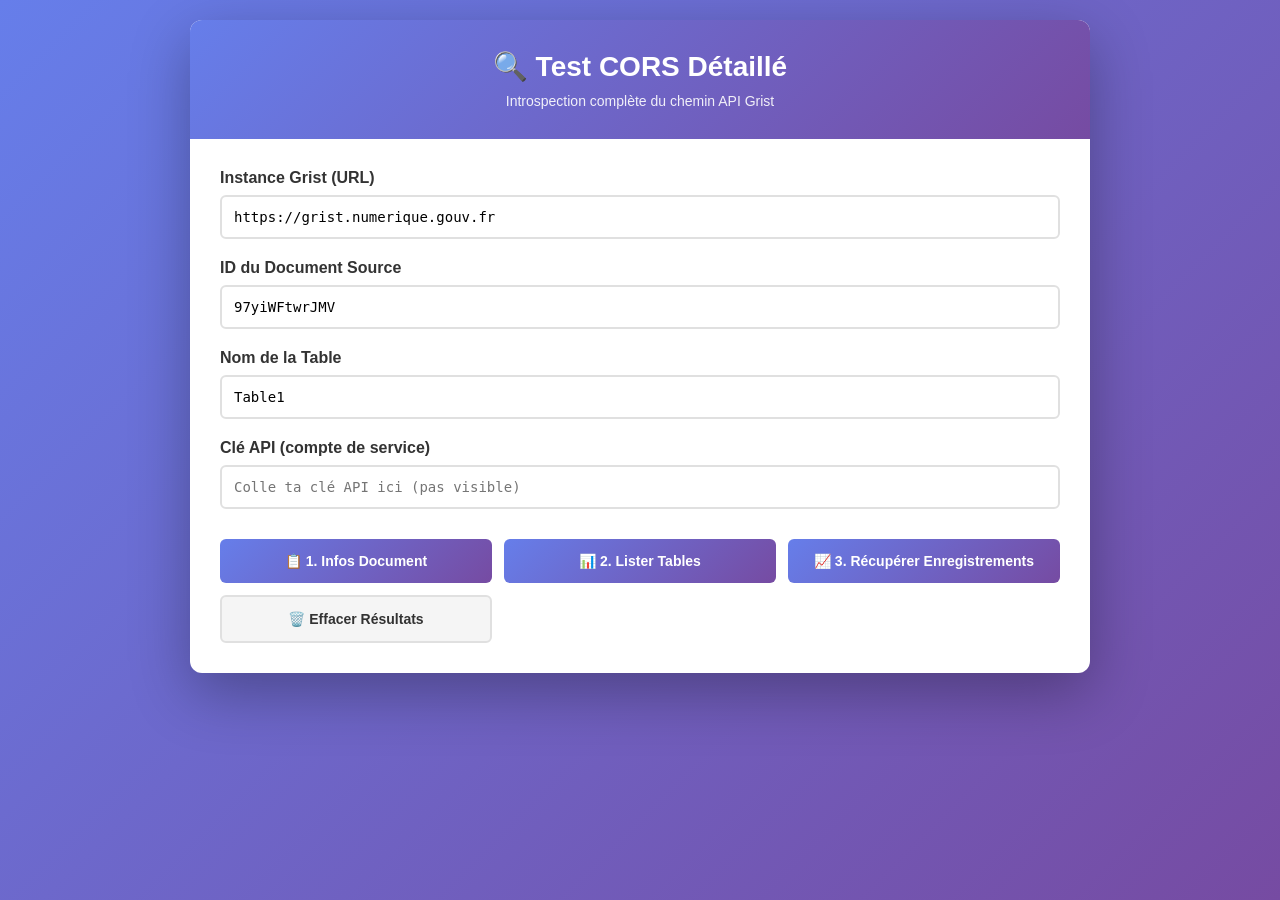
==== test-cors-detailed.html @ ee45c6a8 "Ajout test CORS détaillé avec introspection complète du chemin API" ====
<!DOCTYPE html>
<html lang="fr">
<head>
    <meta charset="UTF-8">
    <meta name="viewport" content="width=device-width, initial-scale=1.0">
    <title>Test CORS Détaillé - Grist Sync</title>
    <style>
        * { margin: 0; padding: 0; box-sizing: border-box; }
        body {
            font-family: 'Segoe UI', Tahoma, Geneva, Verdana, sans-serif;
            background: linear-gradient(135deg, #667eea 0%, #764ba2 100%);
            min-height: 100vh;
            padding: 20px;
        }
        .container {
            max-width: 900px;
            margin: 0 auto;
            background: white;
            border-radius: 12px;
            box-shadow: 0 20px 60px rgba(0,0,0,0.3);
            overflow: hidden;
        }
        .header {
            background: linear-gradient(135deg, #667eea 0%, #764ba2 100%);
            color: white;
            padding: 30px;
            text-align: center;
        }
        .header h1 { margin-bottom: 10px; font-size: 28px; }
        .header p { opacity: 0.9; font-size: 14px; }
        .content {
            padding: 30px;
        }
        .form-group {
            margin-bottom: 20px;
        }
        label {
            display: block;
            font-weight: 600;
            margin-bottom: 8px;
            color: #333;
        }
        input, select {
            width: 100%;
            padding: 12px;
            border: 2px solid #e0e0e0;
            border-radius: 6px;
            font-size: 14px;
            font-family: monospace;
            transition: border-color 0.3s;
        }
        input:focus, select:focus {
            outline: none;
            border-color: #667eea;
            box-shadow: 0 0 0 3px rgba(102, 126, 234, 0.1);
        }
        .button-group {
            display: grid;
            grid-template-columns: repeat(auto-fit, minmax(250px, 1fr));
            gap: 12px;
            margin-top: 30px;
        }
        button {
            padding: 14px 20px;
            border: none;
            border-radius: 6px;
            font-weight: 600;
            cursor: pointer;
            font-size: 14px;
            transition: all 0.3s;
        }
        .btn-primary {
            background: linear-gradient(135deg, #667eea 0%, #764ba2 100%);
            color: white;
        }
        .btn-primary:hover {
            transform: translateY(-2px);
            box-shadow: 0 10px 20px rgba(102, 126, 234, 0.3);
        }
        .btn-secondary {
            background: #f5f5f5;
            color: #333;
            border: 2px solid #e0e0e0;
        }
        .btn-secondary:hover {
            background: #efefef;
        }
        .results {
            margin-top: 30px;
            border-top: 2px solid #e0e0e0;
            padding-top: 30px;
        }
        .test-result {
            margin-bottom: 25px;
            padding: 15px;
            border-left: 4px solid #ddd;
            background: #f9f9f9;
            border-radius: 4px;
        }
        .test-result.success {
            border-left-color: #4caf50;
            background: #f1f8f6;
        }
        .test-result.error {
            border-left-color: #f44336;
            background: #fdf1f1;
        }
        .test-result.warning {
            border-left-color: #ff9800;
            background: #fff8f1;
        }
        .test-result h3 {
            margin-bottom: 10px;
            font-size: 16px;
            color: #333;
        }
        .test-result p {
            margin-bottom: 8px;
            font-size: 13px;
            line-height: 1.6;
            color: #666;
        }
        .test-result code {
            display: block;
            background: white;
            padding: 12px;
            border-radius: 4px;
            overflow-x: auto;
            font-family: 'Courier New', monospace;
            font-size: 12px;
            margin-top: 8px;
            border: 1px solid #e0e0e0;
            white-space: pre-wrap;
            word-wrap: break-word;
        }
        .loading {
            display: inline-block;
            width: 14px;
            height: 14px;
            border: 2px solid #f3f3f3;
            border-top: 2px solid #667eea;
            border-radius: 50%;
            animation: spin 1s linear infinite;
        }
        @keyframes spin {
            0% { transform: rotate(0deg); }
            100% { transform: rotate(360deg); }
        }
        .status-badge {
            display: inline-block;
            padding: 4px 12px;
            border-radius: 20px;
            font-weight: 600;
            font-size: 12px;
            margin-left: 10px;
        }
        .status-ok {
            background: #4caf50;
            color: white;
        }
        .status-error {
            background: #f44336;
            color: white;
        }
        .status-warning {
            background: #ff9800;
            color: white;
        }
        .header-list {
            font-size: 12px;
            color: #666;
        }
        .header-list li {
            margin-left: 20px;
            margin-bottom: 4px;
        }
    </style>
</head>
<body>
    <div class="container">
        <div class="header">
            <h1>🔍 Test CORS Détaillé</h1>
            <p>Introspection complète du chemin API Grist</p>
        </div>
        
        <div class="content">
            <div class="form-group">
                <label>Instance Grist (URL)</label>
                <input type="text" id="instance" value="https://grist.numerique.gouv.fr" placeholder="https://grist.numerique.gouv.fr">
            </div>

            <div class="form-group">
                <label>ID du Document Source</label>
                <input type="text" id="docId" value="97yiWFtwrJMV" placeholder="ex: 97yiWFtwrJMV">
            </div>

            <div class="form-group">
                <label>Nom de la Table</label>
                <input type="text" id="tableName" value="Table1" placeholder="ex: Table1">
            </div>

            <div class="form-group">
                <label>Clé API (compte de service)</label>
                <input type="password" id="apiKey" placeholder="Colle ta clé API ici (pas visible)">
            </div>

            <div class="button-group">
                <button class="btn-primary" onclick="testGetDocInfo()">
                    📋 1. Infos Document
                </button>
                <button class="btn-primary" onclick="testGetTables()">
                    📊 2. Lister Tables
                </button>
                <button class="btn-primary" onclick="testGetTableRecords()">
                    📈 3. Récupérer Enregistrements
                </button>
                <button class="btn-secondary" onclick="clearResults()">
                    🗑️ Effacer Résultats
                </button>
            </div>

            <div class="results" id="results" style="display: none;">
                <h2>📊 Résultats</h2>
                <div id="resultsList"></div>
            </div>
        </div>
    </div>

    <script>
        function addResult(title, status, details) {
            const resultsList = document.getElementById('resultsList');
            const resultsContainer = document.getElementById('results');
            resultsContainer.style.display = 'block';

            const resultDiv = document.createElement('div');
            resultDiv.className = `test-result ${status}`;
            
            let statusBadge = '';
            if (status === 'success') statusBadge = '<span class="status-badge status-ok">✓ Succès</span>';
            else if (status === 'error') statusBadge = '<span class="status-badge status-error">✗ Erreur</span>';
            else if (status === 'warning') statusBadge = '<span class="status-badge status-warning">⚠ Attention</span>';

            resultDiv.innerHTML = `
                <h3>${title}${statusBadge}</h3>
                ${details}
            `;
            resultsList.appendChild(resultDiv);
        }

        function clearResults() {
            const resultsList = document.getElementById('resultsList');
            resultsList.innerHTML = '';
            document.getElementById('results').style.display = 'none';
        }

        async function makeRequest(method, url, apiKey) {
            const fullUrl = apiKey ? `${url}?api_key=${encodeURIComponent(apiKey)}` : url;
            
            let details = `<p><strong>URL complète :</strong></p><code>${fullUrl}</code>`;
            details += `<p style="margin-top: 10px;"><strong>Méthode :</strong> ${method}</p>`;

            try {
                const response = await fetch(fullUrl, {
                    method: method,
                    headers: {
                        'Content-Type': 'application/json',
                    }
                });

                const contentType = response.headers.get('content-type');
                let body = '';
                if (contentType && contentType.includes('application/json')) {
                    body = await response.json();
                } else {
                    body = await response.text();
                }

                details += `<p style="margin-top: 10px;"><strong>Code HTTP :</strong> ${response.status}</p>`;
                details += `<p><strong>Headers CORS :</strong></p><ul class="header-list">`;
                details += `<li>Access-Control-Allow-Origin: ${response.headers.get('access-control-allow-origin') || 'N/A'}</li>`;
                details += `<li>Access-Control-Allow-Headers: ${response.headers.get('access-control-allow-headers') || 'N/A'}</li>`;
                details += `<li>Access-Control-Allow-Methods: ${response.headers.get('access-control-allow-methods') || 'N/A'}</li>`;
                details += `</ul>`;
                
                if (response.ok) {
                    details += `<p style="margin-top: 10px;"><strong>Réponse (body) :</strong></p><code>${JSON.stringify(body, null, 2)}</code>`;
                    addResult(arguments[3], 'success', details);
                    return { success: true, data: body, status: response.status };
                } else {
                    details += `<p style="margin-top: 10px;"><strong>Erreur :</strong></p><code>${typeof body === 'string' ? body : JSON.stringify(body, null, 2)}</code>`;
                    addResult(arguments[3], 'error', details);
                    return { success: false, error: body, status: response.status };
                }
            } catch (err) {
                details += `<p style="margin-top: 10px;"><strong>Exception réseau :</strong></p><code>${err.message}</code>`;
                addResult(arguments[3], 'error', details);
                return { success: false, error: err.message };
            }
        }

        async function testGetDocInfo() {
            const instance = document.getElementById('instance').value;
            const docId = document.getElementById('docId').value;
            const apiKey = document.getElementById('apiKey').value;

            clearResults();
            const url = `${instance}/api/docs/${docId}`;
            await makeRequest('GET', url, apiKey, '📋 Récupérer infos du document');
        }

        async function testGetTables() {
            const instance = document.getElementById('instance').value;
            const docId = document.getElementById('docId').value;
            const apiKey = document.getElementById('apiKey').value;

            clearResults();
            const url = `${instance}/api/docs/${docId}/tables`;
            await makeRequest('GET', url, apiKey, '📊 Lister toutes les tables');
        }

        async function testGetTableRecords() {
            const instance = document.getElementById('instance').value;
            const docId = document.getElementById('docId').value;
            const tableName = document.getElementById('tableName').value;
            const apiKey = document.getElementById('apiKey').value;

            clearResults();
            const url = `${instance}/api/docs/${docId}/tables/${encodeURIComponent(tableName)}/records`;
            await makeRequest('GET', url, apiKey, '📈 Récupérer enregistrements de la table');
        }
    </script>
</body>
</html>
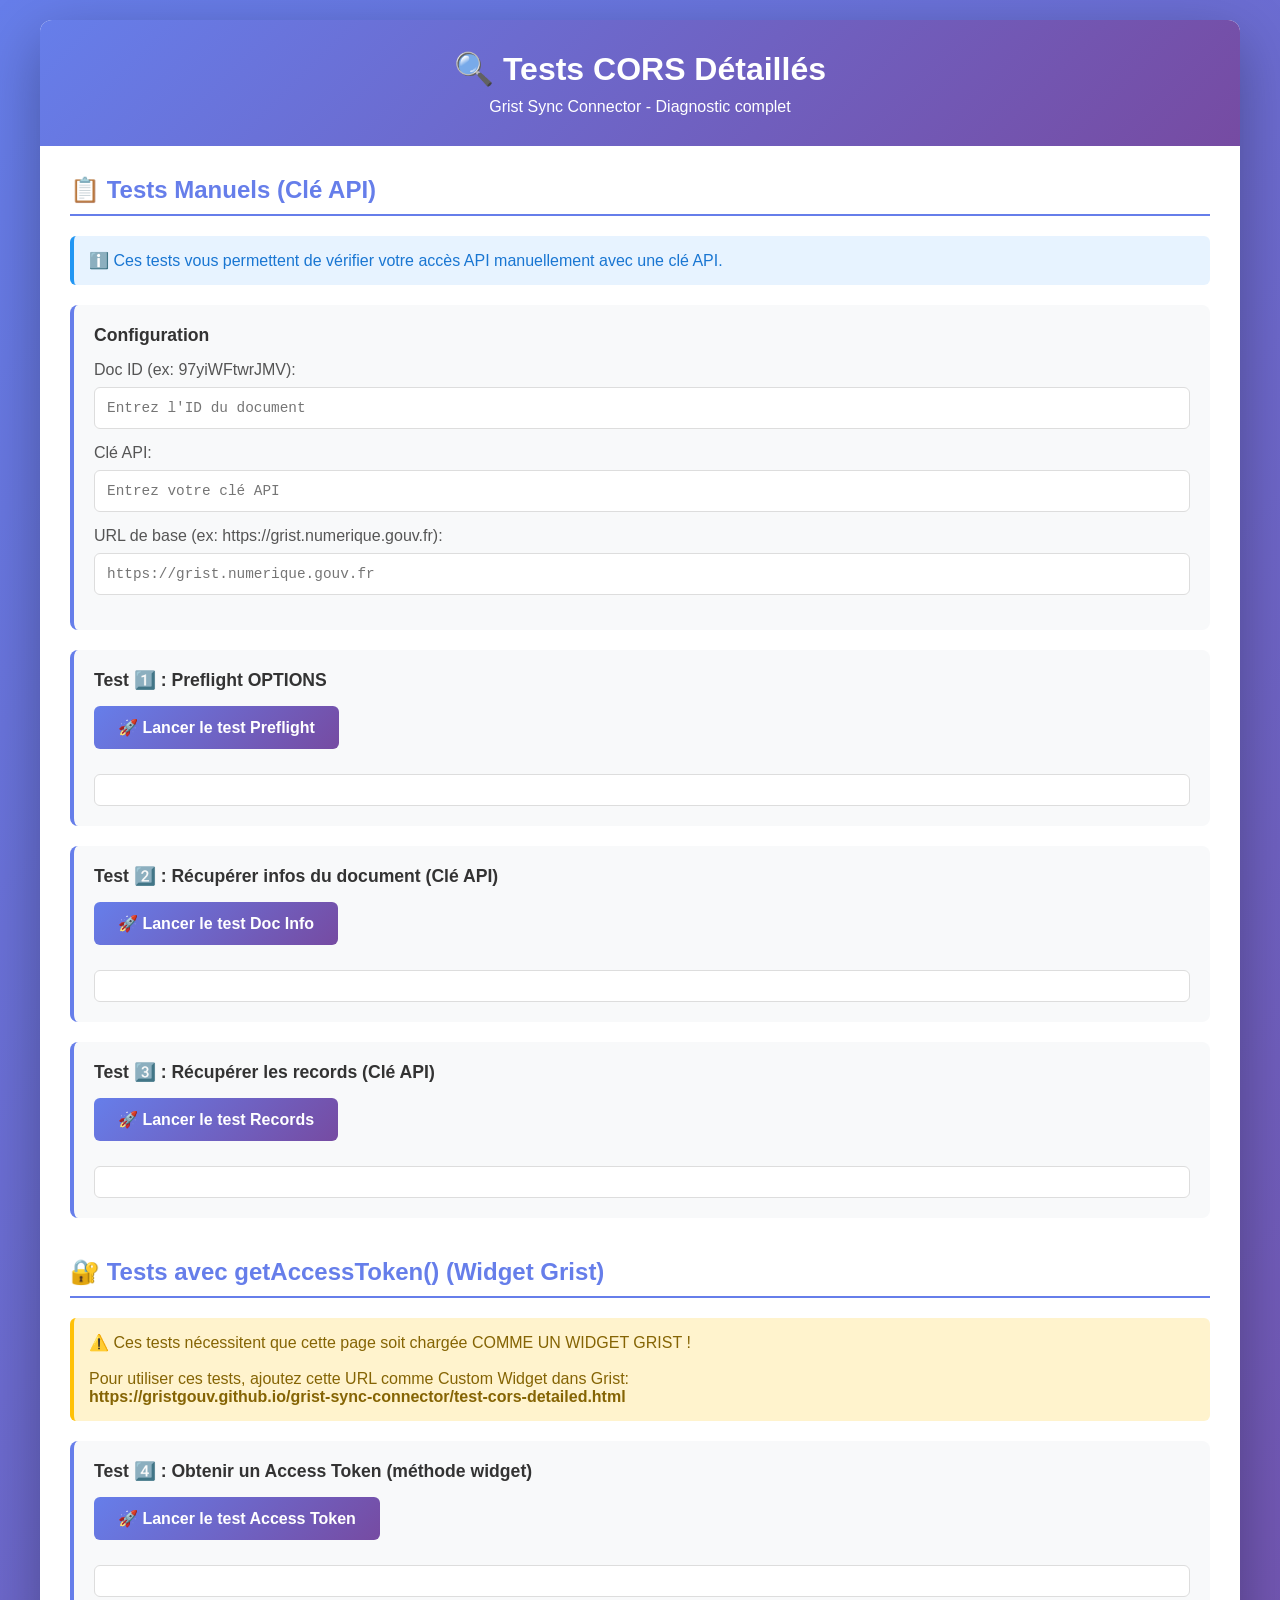
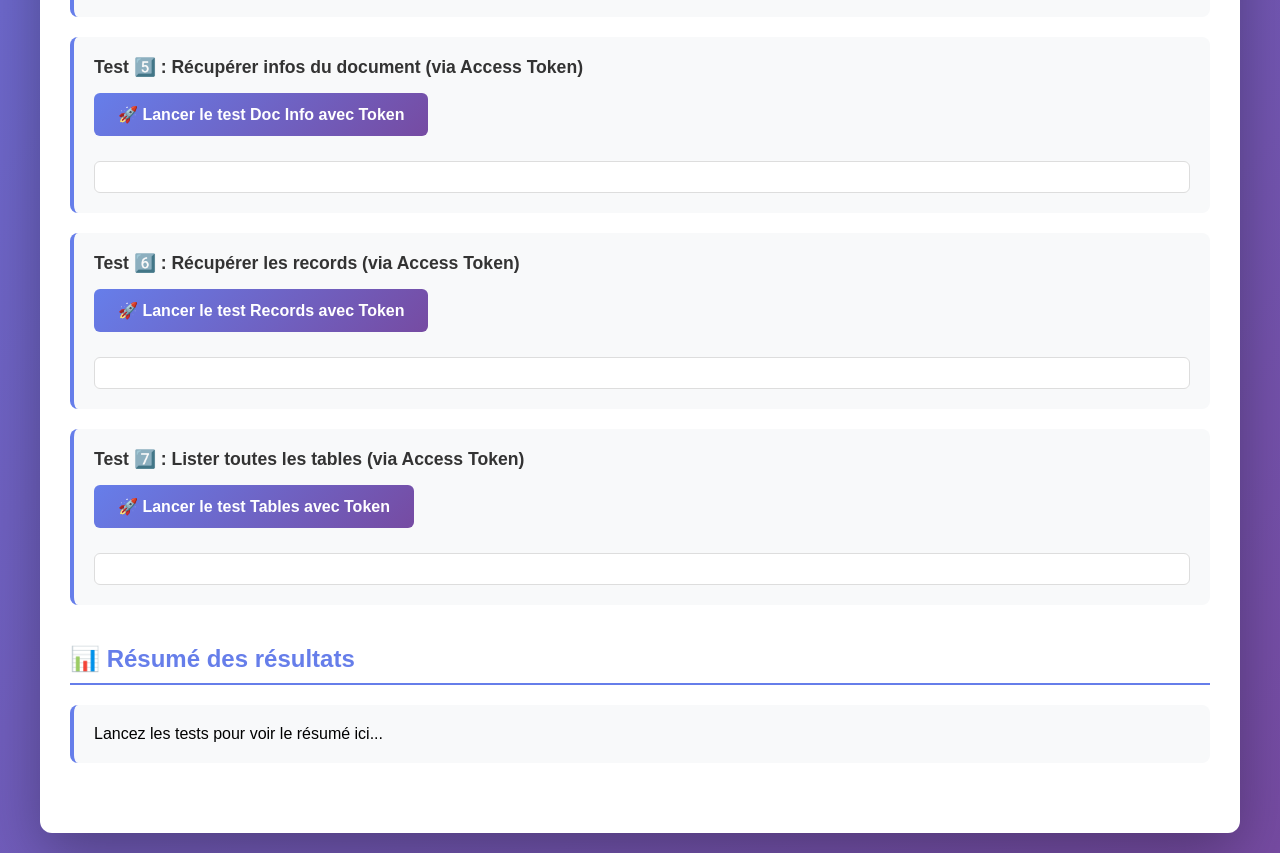
==== commit 907441a8: "Ajouter tests avec getAccessToken() pour contourner CORS" ====
--- a/test-cors-detailed.html
+++ b/test-cors-detailed.html
@@ -3,331 +3,530 @@
 <head>
     <meta charset="UTF-8">
     <meta name="viewport" content="width=device-width, initial-scale=1.0">
-    <title>Test CORS Détaillé - Grist Sync</title>
+    <title>Tests CORS Détaillés - Grist Sync Connector</title>
     <style>
-        * { margin: 0; padding: 0; box-sizing: border-box; }
+        * {
+            margin: 0;
+            padding: 0;
+            box-sizing: border-box;
+        }
+        
         body {
-            font-family: 'Segoe UI', Tahoma, Geneva, Verdana, sans-serif;
+            font-family: -apple-system, BlinkMacSystemFont, 'Segoe UI', Roboto, 'Helvetica Neue', Arial, sans-serif;
             background: linear-gradient(135deg, #667eea 0%, #764ba2 100%);
             min-height: 100vh;
             padding: 20px;
         }
+        
         .container {
-            max-width: 900px;
+            max-width: 1200px;
             margin: 0 auto;
             background: white;
             border-radius: 12px;
             box-shadow: 0 20px 60px rgba(0,0,0,0.3);
             overflow: hidden;
         }
+        
         .header {
             background: linear-gradient(135deg, #667eea 0%, #764ba2 100%);
             color: white;
             padding: 30px;
             text-align: center;
         }
-        .header h1 { margin-bottom: 10px; font-size: 28px; }
-        .header p { opacity: 0.9; font-size: 14px; }
+        
+        .header h1 {
+            margin-bottom: 10px;
+            font-size: 2em;
+        }
+        
         .content {
             padding: 30px;
         }
-        .form-group {
+        
+        .section {
+            margin-bottom: 40px;
+        }
+        
+        .section h2 {
+            color: #667eea;
             margin-bottom: 20px;
-        }
+            padding-bottom: 10px;
+            border-bottom: 2px solid #667eea;
+            font-size: 1.5em;
+        }
+        
+        .test-group {
+            background: #f8f9fa;
+            border-left: 4px solid #667eea;
+            padding: 20px;
+            margin-bottom: 20px;
+            border-radius: 8px;
+        }
+        
+        .test-title {
+            font-weight: bold;
+            color: #333;
+            margin-bottom: 15px;
+            font-size: 1.1em;
+        }
+        
+        .input-group {
+            margin-bottom: 15px;
+        }
+        
         label {
             display: block;
-            font-weight: 600;
             margin-bottom: 8px;
-            color: #333;
-        }
-        input, select {
+            color: #555;
+            font-weight: 500;
+        }
+        
+        input {
             width: 100%;
             padding: 12px;
-            border: 2px solid #e0e0e0;
+            border: 1px solid #ddd;
             border-radius: 6px;
-            font-size: 14px;
-            font-family: monospace;
-            transition: border-color 0.3s;
-        }
-        input:focus, select:focus {
+            font-family: 'Courier New', monospace;
+            font-size: 0.9em;
+        }
+        
+        input:focus {
             outline: none;
             border-color: #667eea;
             box-shadow: 0 0 0 3px rgba(102, 126, 234, 0.1);
         }
-        .button-group {
-            display: grid;
-            grid-template-columns: repeat(auto-fit, minmax(250px, 1fr));
-            gap: 12px;
-            margin-top: 30px;
-        }
+        
         button {
-            padding: 14px 20px;
-            border: none;
-            border-radius: 6px;
-            font-weight: 600;
-            cursor: pointer;
-            font-size: 14px;
-            transition: all 0.3s;
-        }
-        .btn-primary {
             background: linear-gradient(135deg, #667eea 0%, #764ba2 100%);
             color: white;
-        }
-        .btn-primary:hover {
+            border: none;
+            padding: 12px 24px;
+            border-radius: 6px;
+            cursor: pointer;
+            font-weight: 600;
+            font-size: 1em;
+            transition: transform 0.2s, box-shadow 0.2s;
+            margin-right: 10px;
+            margin-bottom: 10px;
+        }
+        
+        button:hover {
             transform: translateY(-2px);
-            box-shadow: 0 10px 20px rgba(102, 126, 234, 0.3);
-        }
-        .btn-secondary {
-            background: #f5f5f5;
-            color: #333;
-            border: 2px solid #e0e0e0;
-        }
-        .btn-secondary:hover {
-            background: #efefef;
-        }
-        .results {
-            margin-top: 30px;
-            border-top: 2px solid #e0e0e0;
-            padding-top: 30px;
-        }
-        .test-result {
-            margin-bottom: 25px;
+            box-shadow: 0 5px 15px rgba(102, 126, 234, 0.4);
+        }
+        
+        button:active {
+            transform: translateY(0);
+        }
+        
+        .result {
+            background: white;
+            border: 1px solid #ddd;
+            border-radius: 6px;
             padding: 15px;
-            border-left: 4px solid #ddd;
-            background: #f9f9f9;
-            border-radius: 4px;
-        }
-        .test-result.success {
-            border-left-color: #4caf50;
-            background: #f1f8f6;
-        }
-        .test-result.error {
-            border-left-color: #f44336;
-            background: #fdf1f1;
-        }
-        .test-result.warning {
-            border-left-color: #ff9800;
-            background: #fff8f1;
-        }
-        .test-result h3 {
-            margin-bottom: 10px;
-            font-size: 16px;
-            color: #333;
-        }
-        .test-result p {
-            margin-bottom: 8px;
-            font-size: 13px;
-            line-height: 1.6;
-            color: #666;
-        }
-        .test-result code {
-            display: block;
-            background: white;
-            padding: 12px;
-            border-radius: 4px;
-            overflow-x: auto;
+            margin-top: 15px;
             font-family: 'Courier New', monospace;
-            font-size: 12px;
-            margin-top: 8px;
-            border: 1px solid #e0e0e0;
+            font-size: 0.85em;
+            max-height: 300px;
+            overflow-y: auto;
             white-space: pre-wrap;
-            word-wrap: break-word;
-        }
-        .loading {
+            word-break: break-all;
+        }
+        
+        .result.success {
+            border-left: 4px solid #28a745;
+            background: #f0fdf4;
+            color: #15803d;
+        }
+        
+        .result.error {
+            border-left: 4px solid #dc3545;
+            background: #fdf0f0;
+            color: #991b1b;
+        }
+        
+        .result.loading {
+            border-left: 4px solid #ffc107;
+            background: #fffbf0;
+            color: #92400e;
+        }
+        
+        .status-icon {
             display: inline-block;
-            width: 14px;
-            height: 14px;
-            border: 2px solid #f3f3f3;
-            border-top: 2px solid #667eea;
+            width: 20px;
+            height: 20px;
             border-radius: 50%;
-            animation: spin 1s linear infinite;
-        }
-        @keyframes spin {
-            0% { transform: rotate(0deg); }
-            100% { transform: rotate(360deg); }
-        }
-        .status-badge {
-            display: inline-block;
-            padding: 4px 12px;
-            border-radius: 20px;
-            font-weight: 600;
-            font-size: 12px;
-            margin-left: 10px;
-        }
-        .status-ok {
-            background: #4caf50;
-            color: white;
-        }
-        .status-error {
-            background: #f44336;
-            color: white;
-        }
-        .status-warning {
-            background: #ff9800;
-            color: white;
-        }
-        .header-list {
-            font-size: 12px;
-            color: #666;
-        }
-        .header-list li {
-            margin-left: 20px;
-            margin-bottom: 4px;
+            margin-right: 10px;
+            vertical-align: middle;
+        }
+        
+        .status-icon.success {
+            background: #28a745;
+        }
+        
+        .status-icon.error {
+            background: #dc3545;
+        }
+        
+        .status-icon.loading {
+            background: #ffc107;
+            animation: pulse 1s infinite;
+        }
+        
+        @keyframes pulse {
+            0%, 100% { opacity: 1; }
+            50% { opacity: 0.5; }
+        }
+        
+        .info-box {
+            background: #e7f3ff;
+            border-left: 4px solid #2196F3;
+            padding: 15px;
+            margin-bottom: 20px;
+            border-radius: 6px;
+            color: #1976D2;
+        }
+        
+        .warning-box {
+            background: #fff3cd;
+            border-left: 4px solid #ffc107;
+            padding: 15px;
+            margin-bottom: 20px;
+            border-radius: 6px;
+            color: #856404;
         }
     </style>
 </head>
 <body>
     <div class="container">
         <div class="header">
-            <h1>🔍 Test CORS Détaillé</h1>
-            <p>Introspection complète du chemin API Grist</p>
+            <h1>🔍 Tests CORS Détaillés</h1>
+            <p>Grist Sync Connector - Diagnostic complet</p>
         </div>
         
         <div class="content">
-            <div class="form-group">
-                <label>Instance Grist (URL)</label>
-                <input type="text" id="instance" value="https://grist.numerique.gouv.fr" placeholder="https://grist.numerique.gouv.fr">
+            <!-- Section Tests Manuels -->
+            <div class="section">
+                <h2>📋 Tests Manuels (Clé API)</h2>
+                
+                <div class="info-box">
+                    ℹ️ Ces tests vous permettent de vérifier votre accès API manuellement avec une clé API.
+                </div>
+                
+                <div class="test-group">
+                    <div class="test-title">Configuration</div>
+                    <div class="input-group">
+                        <label for="docId">Doc ID (ex: 97yiWFtwrJMV):</label>
+                        <input type="text" id="docId" placeholder="Entrez l'ID du document">
+                    </div>
+                    <div class="input-group">
+                        <label for="apiKey">Clé API:</label>
+                        <input type="password" id="apiKey" placeholder="Entrez votre clé API">
+                    </div>
+                    <div class="input-group">
+                        <label for="baseUrl">URL de base (ex: https://grist.numerique.gouv.fr):</label>
+                        <input type="text" id="baseUrl" placeholder="https://grist.numerique.gouv.fr">
+                    </div>
+                </div>
+                
+                <div class="test-group">
+                    <div class="test-title">Test 1️⃣ : Preflight OPTIONS</div>
+                    <button onclick="testPreflight()">🚀 Lancer le test Preflight</button>
+                    <div id="preflightResult" class="result"></div>
+                </div>
+                
+                <div class="test-group">
+                    <div class="test-title">Test 2️⃣ : Récupérer infos du document (Clé API)</div>
+                    <button onclick="testDocInfo()">🚀 Lancer le test Doc Info</button>
+                    <div id="docInfoResult" class="result"></div>
+                </div>
+                
+                <div class="test-group">
+                    <div class="test-title">Test 3️⃣ : Récupérer les records (Clé API)</div>
+                    <button onclick="testRecords()">🚀 Lancer le test Records</button>
+                    <div id="recordsResult" class="result"></div>
+                </div>
             </div>
-
-            <div class="form-group">
-                <label>ID du Document Source</label>
-                <input type="text" id="docId" value="97yiWFtwrJMV" placeholder="ex: 97yiWFtwrJMV">
+            
+            <!-- Section Tests avec getAccessToken() -->
+            <div class="section">
+                <h2>🔐 Tests avec getAccessToken() (Widget Grist)</h2>
+                
+                <div class="warning-box">
+                    ⚠️ Ces tests nécessitent que cette page soit chargée COMME UN WIDGET GRIST !
+                    <br><br>
+                    Pour utiliser ces tests, ajoutez cette URL comme Custom Widget dans Grist:
+                    <br><strong>https://gristgouv.github.io/grist-sync-connector/test-cors-detailed.html</strong>
+                </div>
+                
+                <div class="test-group">
+                    <div class="test-title">Test 4️⃣ : Obtenir un Access Token (méthode widget)</div>
+                    <button onclick="testGetAccessToken()">🚀 Lancer le test Access Token</button>
+                    <div id="accessTokenResult" class="result"></div>
+                </div>
+                
+                <div class="test-group">
+                    <div class="test-title">Test 5️⃣ : Récupérer infos du document (via Access Token)</div>
+                    <button onclick="testDocInfoWithToken()">🚀 Lancer le test Doc Info avec Token</button>
+                    <div id="docInfoTokenResult" class="result"></div>
+                </div>
+                
+                <div class="test-group">
+                    <div class="test-title">Test 6️⃣ : Récupérer les records (via Access Token)</div>
+                    <button onclick="testRecordsWithToken()">🚀 Lancer le test Records avec Token</button>
+                    <div id="recordsTokenResult" class="result"></div>
+                </div>
+                
+                <div class="test-group">
+                    <div class="test-title">Test 7️⃣ : Lister toutes les tables (via Access Token)</div>
+                    <button onclick="testTablesWithToken()">🚀 Lancer le test Tables avec Token</button>
+                    <div id="tablesTokenResult" class="result"></div>
+                </div>
             </div>
-
-            <div class="form-group">
-                <label>Nom de la Table</label>
-                <input type="text" id="tableName" value="Table1" placeholder="ex: Table1">
-            </div>
-
-            <div class="form-group">
-                <label>Clé API (compte de service)</label>
-                <input type="password" id="apiKey" placeholder="Colle ta clé API ici (pas visible)">
-            </div>
-
-            <div class="button-group">
-                <button class="btn-primary" onclick="testGetDocInfo()">
-                    📋 1. Infos Document
-                </button>
-                <button class="btn-primary" onclick="testGetTables()">
-                    📊 2. Lister Tables
-                </button>
-                <button class="btn-primary" onclick="testGetTableRecords()">
-                    📈 3. Récupérer Enregistrements
-                </button>
-                <button class="btn-secondary" onclick="clearResults()">
-                    🗑️ Effacer Résultats
-                </button>
-            </div>
-
-            <div class="results" id="results" style="display: none;">
-                <h2>📊 Résultats</h2>
-                <div id="resultsList"></div>
+            
+            <!-- Résumé -->
+            <div class="section">
+                <h2>📊 Résumé des résultats</h2>
+                <div id="summary" class="test-group">
+                    <p>Lancez les tests pour voir le résumé ici...</p>
+                </div>
             </div>
         </div>
     </div>
-
+    
+    <script src="https://docs.getgrist.com/grist-api.js"></script>
     <script>
-        function addResult(title, status, details) {
-            const resultsList = document.getElementById('resultsList');
-            const resultsContainer = document.getElementById('results');
-            resultsContainer.style.display = 'block';
-
-            const resultDiv = document.createElement('div');
-            resultDiv.className = `test-result ${status}`;
-            
-            let statusBadge = '';
-            if (status === 'success') statusBadge = '<span class="status-badge status-ok">✓ Succès</span>';
-            else if (status === 'error') statusBadge = '<span class="status-badge status-error">✗ Erreur</span>';
-            else if (status === 'warning') statusBadge = '<span class="status-badge status-warning">⚠ Attention</span>';
-
-            resultDiv.innerHTML = `
-                <h3>${title}${statusBadge}</h3>
-                ${details}
-            `;
-            resultsList.appendChild(resultDiv);
-        }
-
-        function clearResults() {
-            const resultsList = document.getElementById('resultsList');
-            resultsList.innerHTML = '';
-            document.getElementById('results').style.display = 'none';
-        }
-
-        async function makeRequest(method, url, apiKey) {
-            const fullUrl = apiKey ? `${url}?api_key=${encodeURIComponent(apiKey)}` : url;
-            
-            let details = `<p><strong>URL complète :</strong></p><code>${fullUrl}</code>`;
-            details += `<p style="margin-top: 10px;"><strong>Méthode :</strong> ${method}</p>`;
-
-            try {
-                const response = await fetch(fullUrl, {
-                    method: method,
+        let testResults = {};
+        
+        function setStatus(elementId, status, message) {
+            const element = document.getElementById(elementId);
+            element.className = `result ${status}`;
+            element.textContent = message;
+            
+            // Tracker les résultats
+            testResults[elementId] = {status, message};
+            updateSummary();
+        }
+        
+        function updateSummary() {
+            const summary = document.getElementById('summary');
+            let html = '<strong>État des tests:</strong><br><br>';
+            
+            Object.entries(testResults).forEach(([id, result]) => {
+                const icon = result.status === 'success' ? '✅' : result.status === 'error' ? '❌' : '⏳';
+                html += `${icon} ${id}: ${result.status}<br>`;
+            });
+            
+            summary.innerHTML = html;
+        }
+        
+        // ======================================
+        // TESTS MANUELS (Clé API)
+        // ======================================
+        
+        async function testPreflight() {
+            const baseUrl = document.getElementById('baseUrl').value;
+            const docId = document.getElementById('docId').value;
+            
+            if (!baseUrl || !docId) {
+                setStatus('preflightResult', 'error', '❌ Veuillez remplir l\'URL de base et l\'ID du document');
+                return;
+            }
+            
+            setStatus('preflightResult', 'loading', '⏳ Test en cours...');
+            
+            try {
+                const response = await fetch(`${baseUrl}/o/docs/api/docs/${docId}/tables`, {
+                    method: 'OPTIONS',
                     headers: {
-                        'Content-Type': 'application/json',
+                        'Access-Control-Request-Method': 'GET',
+                        'Access-Control-Request-Headers': 'authorization'
                     }
                 });
-
-                const contentType = response.headers.get('content-type');
-                let body = '';
-                if (contentType && contentType.includes('application/json')) {
-                    body = await response.json();
-                } else {
-                    body = await response.text();
-                }
-
-                details += `<p style="margin-top: 10px;"><strong>Code HTTP :</strong> ${response.status}</p>`;
-                details += `<p><strong>Headers CORS :</strong></p><ul class="header-list">`;
-                details += `<li>Access-Control-Allow-Origin: ${response.headers.get('access-control-allow-origin') || 'N/A'}</li>`;
-                details += `<li>Access-Control-Allow-Headers: ${response.headers.get('access-control-allow-headers') || 'N/A'}</li>`;
-                details += `<li>Access-Control-Allow-Methods: ${response.headers.get('access-control-allow-methods') || 'N/A'}</li>`;
-                details += `</ul>`;
-                
-                if (response.ok) {
-                    details += `<p style="margin-top: 10px;"><strong>Réponse (body) :</strong></p><code>${JSON.stringify(body, null, 2)}</code>`;
-                    addResult(arguments[3], 'success', details);
-                    return { success: true, data: body, status: response.status };
-                } else {
-                    details += `<p style="margin-top: 10px;"><strong>Erreur :</strong></p><code>${typeof body === 'string' ? body : JSON.stringify(body, null, 2)}</code>`;
-                    addResult(arguments[3], 'error', details);
-                    return { success: false, error: body, status: response.status };
-                }
-            } catch (err) {
-                details += `<p style="margin-top: 10px;"><strong>Exception réseau :</strong></p><code>${err.message}</code>`;
-                addResult(arguments[3], 'error', details);
-                return { success: false, error: err.message };
-            }
-        }
-
-        async function testGetDocInfo() {
-            const instance = document.getElementById('instance').value;
+                
+                const corsHeaders = {
+                    'Access-Control-Allow-Origin': response.headers.get('Access-Control-Allow-Origin') || 'N/A',
+                    'Access-Control-Allow-Methods': response.headers.get('Access-Control-Allow-Methods') || 'N/A',
+                    'Access-Control-Allow-Headers': response.headers.get('Access-Control-Allow-Headers') || 'N/A'
+                };
+                
+                const message = `✅ Preflight réussi !
+                
+Code HTTP: ${response.status}
+Headers CORS:
+${Object.entries(corsHeaders).map(([k, v]) => `  ${k}: ${v}`).join('\n')}`;
+                
+                setStatus('preflightResult', response.status === 200 ? 'success' : 'error', message);
+            } catch (err) {
+                setStatus('preflightResult', 'error', `❌ Erreur: ${err.message}`);
+            }
+        }
+        
+        async function testDocInfo() {
+            const baseUrl = document.getElementById('baseUrl').value;
             const docId = document.getElementById('docId').value;
             const apiKey = document.getElementById('apiKey').value;
-
-            clearResults();
-            const url = `${instance}/api/docs/${docId}`;
-            await makeRequest('GET', url, apiKey, '📋 Récupérer infos du document');
-        }
-
-        async function testGetTables() {
-            const instance = document.getElementById('instance').value;
+            
+            if (!baseUrl || !docId || !apiKey) {
+                setStatus('docInfoResult', 'error', '❌ Veuillez remplir tous les champs');
+                return;
+            }
+            
+            setStatus('docInfoResult', 'loading', '⏳ Récupération des infos du document...');
+            
+            try {
+                const url = `${baseUrl}/o/docs/api/docs/${docId}?api_key=${encodeURIComponent(apiKey)}`;
+                const response = await fetch(url, {method: 'GET'});
+                const data = await response.json();
+                
+                if (response.ok) {
+                    setStatus('docInfoResult', 'success', `✅ Succès!\n\n${JSON.stringify(data, null, 2)}`);
+                } else {
+                    setStatus('docInfoResult', 'error', `❌ Erreur ${response.status}\n\n${JSON.stringify(data, null, 2)}`);
+                }
+            } catch (err) {
+                setStatus('docInfoResult', 'error', `❌ Erreur réseau: ${err.message}`);
+            }
+        }
+        
+        async function testRecords() {
+            const baseUrl = document.getElementById('baseUrl').value;
             const docId = document.getElementById('docId').value;
             const apiKey = document.getElementById('apiKey').value;
+            
+            if (!baseUrl || !docId || !apiKey) {
+                setStatus('recordsResult', 'error', '❌ Veuillez remplir tous les champs');
+                return;
+            }
+            
+            setStatus('recordsResult', 'loading', '⏳ Récupération des records...');
+            
+            try {
+                const url = `${baseUrl}/o/docs/api/docs/${docId}/tables/Table1/records?api_key=${encodeURIComponent(apiKey)}`;
+                const response = await fetch(url, {method: 'GET'});
+                const data = await response.json();
+                
+                if (response.ok) {
+                    setStatus('recordsResult', 'success', `✅ Succès!\n\n${JSON.stringify(data, null, 2)}`);
+                } else {
+                    setStatus('recordsResult', 'error', `❌ Erreur ${response.status}\n\n${JSON.stringify(data, null, 2)}`);
+                }
+            } catch (err) {
+                setStatus('recordsResult', 'error', `❌ Erreur réseau: ${err.message}`);
+            }
+        }
+        
+        // ======================================
+        // TESTS AVEC getAccessToken()
+        // ======================================
+        
+        async function testGetAccessToken() {
+            setStatus('accessTokenResult', 'loading', '⏳ Initialisation widget Grist...');
+            
+            try {
+                // Attendre que grist soit disponible
+                if (!window.grist) {
+                    throw new Error('grist.widget non disponible - cette page doit être chargée comme un widget Grist');
+                }
+                
+                const {token, baseUrl} = await grist.docApi.getAccessToken({readOnly: false});
+                
+                const message = `✅ Token obtenu avec succès!
 
-            clearResults();
-            const url = `${instance}/api/docs/${docId}/tables`;
-            await makeRequest('GET', url, apiKey, '📊 Lister toutes les tables');
-        }
+Token (premiers 50 chars): ${token.substring(0, 50)}...
+Base URL: ${baseUrl}
 
-        async function testGetTableRecords() {
-            const instance = document.getElementById('instance').value;
-            const docId = document.getElementById('docId').value;
-            const tableName = document.getElementById('tableName').value;
-            const apiKey = document.getElementById('apiKey').value;
-
-            clearResults();
-            const url = `${instance}/api/docs/${docId}/tables/${encodeURIComponent(tableName)}/records`;
-            await makeRequest('GET', url, apiKey, '📈 Récupérer enregistrements de la table');
-        }
+ℹ️ Ce token peut être utilisé pour:
+- Récupérer les données du document
+- Créer/modifier les records
+- Accéder à la table courante`;
+                
+                setStatus('accessTokenResult', 'success', message);
+                
+                // Sauvegarder le token pour les autres tests
+                window.lastToken = token;
+                window.lastBaseUrl = baseUrl;
+            } catch (err) {
+                setStatus('accessTokenResult', 'error', `❌ Erreur: ${err.message}\n\nAssurez-vous que cette page est chargée comme un Custom Widget dans Grist.`);
+            }
+        }
+        
+        async function testDocInfoWithToken() {
+            setStatus('docInfoTokenResult', 'loading', '⏳ Récupération infos document...');
+            
+            try {
+                if (!window.lastToken || !window.lastBaseUrl) {
+                    throw new Error('Lancez d\'abord le Test 4 (Access Token)');
+                }
+                
+                const url = `${window.lastBaseUrl}/tables?auth=${encodeURIComponent(window.lastToken)}`;
+                const response = await fetch(url);
+                const data = await response.json();
+                
+                if (response.ok) {
+                    setStatus('docInfoTokenResult', 'success', `✅ Succès!\n\n${JSON.stringify(data, null, 2)}`);
+                } else {
+                    setStatus('docInfoTokenResult', 'error', `❌ Erreur ${response.status}\n\n${JSON.stringify(data, null, 2)}`);
+                }
+            } catch (err) {
+                setStatus('docInfoTokenResult', 'error', `❌ Erreur: ${err.message}`);
+            }
+        }
+        
+        async function testRecordsWithToken() {
+            setStatus('recordsTokenResult', 'loading', '⏳ Récupération des records...');
+            
+            try {
+                if (!window.lastToken || !window.lastBaseUrl) {
+                    throw new Error('Lancez d\'abord le Test 4 (Access Token)');
+                }
+                
+                // Essayer de récupérer les records de la table courante
+                const url = `${window.lastBaseUrl}/records?auth=${encodeURIComponent(window.lastToken)}`;
+                const response = await fetch(url);
+                const data = await response.json();
+                
+                if (response.ok) {
+                    const recordCount = data.records ? data.records.length : 0;
+                    const message = `✅ Succès! ${recordCount} records récupérés\n\n${JSON.stringify(data, null, 2)}`;
+                    setStatus('recordsTokenResult', 'success', message);
+                } else {
+                    setStatus('recordsTokenResult', 'error', `❌ Erreur ${response.status}\n\n${JSON.stringify(data, null, 2)}`);
+                }
+            } catch (err) {
+                setStatus('recordsTokenResult', 'error', `❌ Erreur: ${err.message}`);
+            }
+        }
+        
+        async function testTablesWithToken() {
+            setStatus('tablesTokenResult', 'loading', '⏳ Récupération des tables...');
+            
+            try {
+                if (!window.lastToken || !window.lastBaseUrl) {
+                    throw new Error('Lancez d\'abord le Test 4 (Access Token)');
+                }
+                
+                const url = `${window.lastBaseUrl}/tables?auth=${encodeURIComponent(window.lastToken)}`;
+                const response = await fetch(url);
+                const data = await response.json();
+                
+                if (response.ok) {
+                    const tableCount = data.tables ? data.tables.length : 0;
+                    const tableNames = data.tables ? data.tables.map(t => t.id).join(', ') : 'N/A';
+                    const message = `✅ Succès! ${tableCount} table(s) trouvée(s)\n\nTables: ${tableNames}\n\n${JSON.stringify(data, null, 2)}`;
+                    setStatus('tablesTokenResult', 'success', message);
+                } else {
+                    setStatus('tablesTokenResult', 'error', `❌ Erreur ${response.status}\n\n${JSON.stringify(data, null, 2)}`);
+                }
+            } catch (err) {
+                setStatus('tablesTokenResult', 'error', `❌ Erreur: ${err.message}`);
+            }
+        }
+        
+        // Initialiser quand la page charge
+        window.addEventListener('load', () => {
+            console.log('Tests CORS chargés. Grist disponible?', !!window.grist);
+        });
     </script>
 </body>
-</html>+</html>
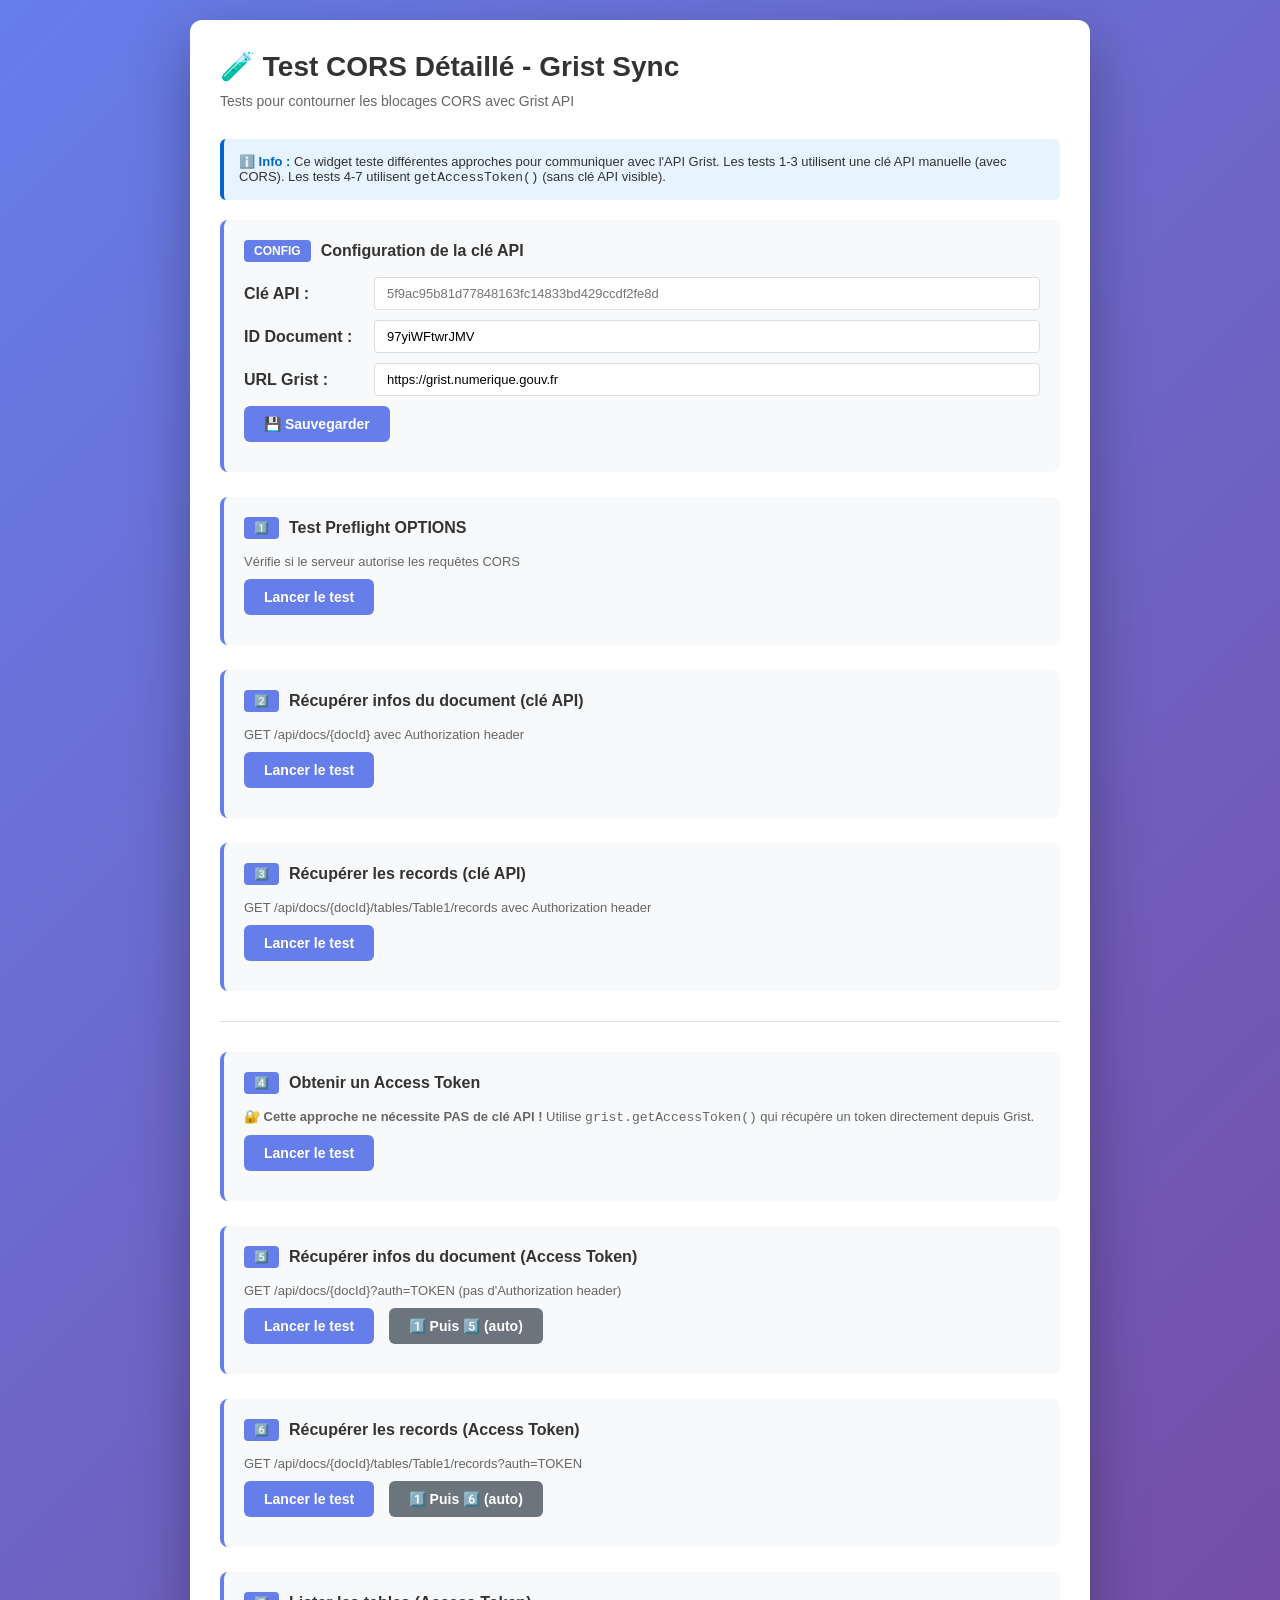
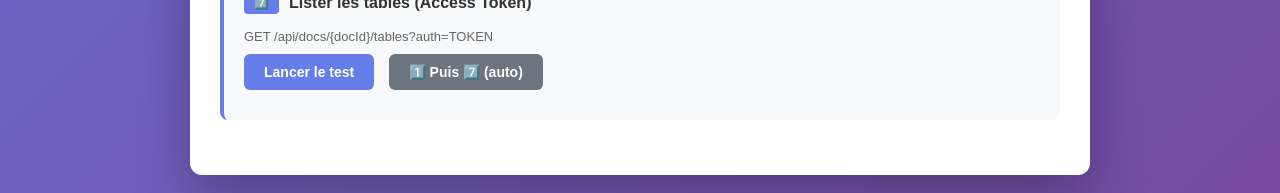
==== commit 16d90cfe: "Fix: Corriger l'API Grist et la structure du widget" ====
--- a/test-cors-detailed.html
+++ b/test-cors-detailed.html
@@ -1,124 +1,87 @@
 <!DOCTYPE html>
 <html lang="fr">
 <head>
-    <meta charset="UTF-8">
-    <meta name="viewport" content="width=device-width, initial-scale=1.0">
-    <title>Tests CORS Détaillés - Grist Sync Connector</title>
+    <meta charset="utf-8">
+    <title>Test CORS Détaillé - Grist Sync</title>
+    <script src="https://docs.getgrist.com/grist-plugin-api.js"></script>
     <style>
-        * {
-            margin: 0;
-            padding: 0;
-            box-sizing: border-box;
-        }
-        
+        * { margin: 0; padding: 0; box-sizing: border-box; }
         body {
-            font-family: -apple-system, BlinkMacSystemFont, 'Segoe UI', Roboto, 'Helvetica Neue', Arial, sans-serif;
+            font-family: -apple-system, BlinkMacSystemFont, 'Segoe UI', Roboto, Oxygen, Ubuntu, Cantarell, sans-serif;
             background: linear-gradient(135deg, #667eea 0%, #764ba2 100%);
             min-height: 100vh;
             padding: 20px;
         }
-        
         .container {
-            max-width: 1200px;
+            max-width: 900px;
             margin: 0 auto;
             background: white;
             border-radius: 12px;
             box-shadow: 0 20px 60px rgba(0,0,0,0.3);
-            overflow: hidden;
-        }
-        
-        .header {
-            background: linear-gradient(135deg, #667eea 0%, #764ba2 100%);
-            color: white;
             padding: 30px;
-            text-align: center;
-        }
-        
-        .header h1 {
+        }
+        h1 {
+            color: #333;
             margin-bottom: 10px;
-            font-size: 2em;
-        }
-        
-        .content {
-            padding: 30px;
-        }
-        
-        .section {
-            margin-bottom: 40px;
-        }
-        
-        .section h2 {
-            color: #667eea;
-            margin-bottom: 20px;
-            padding-bottom: 10px;
-            border-bottom: 2px solid #667eea;
-            font-size: 1.5em;
-        }
-        
-        .test-group {
+            font-size: 28px;
+        }
+        .subtitle {
+            color: #666;
+            margin-bottom: 30px;
+            font-size: 14px;
+        }
+        .test-section {
+            margin-bottom: 25px;
+            padding: 20px;
             background: #f8f9fa;
             border-left: 4px solid #667eea;
-            padding: 20px;
-            margin-bottom: 20px;
             border-radius: 8px;
         }
-        
-        .test-title {
+        .test-section h2 {
+            color: #333;
+            font-size: 16px;
+            margin-bottom: 15px;
+            display: flex;
+            align-items: center;
+            gap: 10px;
+        }
+        .test-label {
+            display: inline-block;
+            background: #667eea;
+            color: white;
+            padding: 4px 10px;
+            border-radius: 4px;
+            font-size: 12px;
             font-weight: bold;
-            color: #333;
-            margin-bottom: 15px;
-            font-size: 1.1em;
-        }
-        
-        .input-group {
-            margin-bottom: 15px;
-        }
-        
-        label {
-            display: block;
-            margin-bottom: 8px;
-            color: #555;
-            font-weight: 500;
-        }
-        
-        input {
-            width: 100%;
-            padding: 12px;
-            border: 1px solid #ddd;
-            border-radius: 6px;
-            font-family: 'Courier New', monospace;
-            font-size: 0.9em;
-        }
-        
-        input:focus {
-            outline: none;
-            border-color: #667eea;
-            box-shadow: 0 0 0 3px rgba(102, 126, 234, 0.1);
-        }
-        
+            min-width: 35px;
+            text-align: center;
+        }
         button {
-            background: linear-gradient(135deg, #667eea 0%, #764ba2 100%);
+            background: #667eea;
             color: white;
             border: none;
-            padding: 12px 24px;
+            padding: 10px 20px;
             border-radius: 6px;
             cursor: pointer;
+            font-size: 14px;
             font-weight: 600;
-            font-size: 1em;
-            transition: transform 0.2s, box-shadow 0.2s;
+            transition: background 0.3s;
             margin-right: 10px;
             margin-bottom: 10px;
         }
-        
         button:hover {
-            transform: translateY(-2px);
-            box-shadow: 0 5px 15px rgba(102, 126, 234, 0.4);
-        }
-        
-        button:active {
-            transform: translateY(0);
-        }
-        
+            background: #764ba2;
+        }
+        button:disabled {
+            background: #ccc;
+            cursor: not-allowed;
+        }
+        button.secondary {
+            background: #6c757d;
+        }
+        button.secondary:hover {
+            background: #5a6268;
+        }
         .result {
             background: white;
             border: 1px solid #ddd;
@@ -126,407 +89,447 @@
             padding: 15px;
             margin-top: 15px;
             font-family: 'Courier New', monospace;
-            font-size: 0.85em;
+            font-size: 12px;
             max-height: 300px;
             overflow-y: auto;
-            white-space: pre-wrap;
             word-break: break-all;
         }
-        
+        .result.error {
+            background: #fee;
+            border-color: #f88;
+            color: #c33;
+        }
         .result.success {
-            border-left: 4px solid #28a745;
-            background: #f0fdf4;
-            color: #15803d;
-        }
-        
-        .result.error {
-            border-left: 4px solid #dc3545;
-            background: #fdf0f0;
-            color: #991b1b;
-        }
-        
-        .result.loading {
-            border-left: 4px solid #ffc107;
-            background: #fffbf0;
-            color: #92400e;
-        }
-        
-        .status-icon {
-            display: inline-block;
-            width: 20px;
-            height: 20px;
-            border-radius: 50%;
-            margin-right: 10px;
-            vertical-align: middle;
-        }
-        
-        .status-icon.success {
-            background: #28a745;
-        }
-        
-        .status-icon.error {
-            background: #dc3545;
-        }
-        
-        .status-icon.loading {
-            background: #ffc107;
-            animation: pulse 1s infinite;
-        }
-        
-        @keyframes pulse {
-            0%, 100% { opacity: 1; }
-            50% { opacity: 0.5; }
-        }
-        
+            background: #efe;
+            border-color: #8f8;
+            color: #333;
+        }
+        .status {
+            padding: 10px;
+            border-radius: 6px;
+            margin-top: 10px;
+            font-size: 13px;
+            font-weight: 500;
+        }
+        .status.loading {
+            background: #e7f3ff;
+            color: #0066cc;
+        }
+        .status.error {
+            background: #fee;
+            color: #c33;
+        }
+        .status.success {
+            background: #efe;
+            color: #333;
+        }
+        .input-group {
+            margin: 10px 0;
+            display: flex;
+            gap: 10px;
+            align-items: center;
+        }
+        .input-group label {
+            font-weight: 600;
+            color: #333;
+            min-width: 120px;
+        }
+        .input-group input {
+            flex: 1;
+            padding: 8px 12px;
+            border: 1px solid #ddd;
+            border-radius: 4px;
+            font-size: 13px;
+        }
+        .separator {
+            height: 1px;
+            background: #ddd;
+            margin: 30px 0;
+        }
         .info-box {
             background: #e7f3ff;
-            border-left: 4px solid #2196F3;
+            border-left: 4px solid #0066cc;
             padding: 15px;
+            border-radius: 6px;
             margin-bottom: 20px;
-            border-radius: 6px;
-            color: #1976D2;
-        }
-        
-        .warning-box {
-            background: #fff3cd;
-            border-left: 4px solid #ffc107;
-            padding: 15px;
-            margin-bottom: 20px;
-            border-radius: 6px;
-            color: #856404;
+            font-size: 13px;
+            color: #333;
+        }
+        .info-box strong {
+            color: #0066cc;
         }
     </style>
 </head>
 <body>
     <div class="container">
-        <div class="header">
-            <h1>🔍 Tests CORS Détaillés</h1>
-            <p>Grist Sync Connector - Diagnostic complet</p>
-        </div>
+        <h1>🧪 Test CORS Détaillé - Grist Sync</h1>
+        <p class="subtitle">Tests pour contourner les blocages CORS avec Grist API</p>
         
-        <div class="content">
-            <!-- Section Tests Manuels -->
-            <div class="section">
-                <h2>📋 Tests Manuels (Clé API)</h2>
-                
-                <div class="info-box">
-                    ℹ️ Ces tests vous permettent de vérifier votre accès API manuellement avec une clé API.
-                </div>
-                
-                <div class="test-group">
-                    <div class="test-title">Configuration</div>
-                    <div class="input-group">
-                        <label for="docId">Doc ID (ex: 97yiWFtwrJMV):</label>
-                        <input type="text" id="docId" placeholder="Entrez l'ID du document">
-                    </div>
-                    <div class="input-group">
-                        <label for="apiKey">Clé API:</label>
-                        <input type="password" id="apiKey" placeholder="Entrez votre clé API">
-                    </div>
-                    <div class="input-group">
-                        <label for="baseUrl">URL de base (ex: https://grist.numerique.gouv.fr):</label>
-                        <input type="text" id="baseUrl" placeholder="https://grist.numerique.gouv.fr">
-                    </div>
-                </div>
-                
-                <div class="test-group">
-                    <div class="test-title">Test 1️⃣ : Preflight OPTIONS</div>
-                    <button onclick="testPreflight()">🚀 Lancer le test Preflight</button>
-                    <div id="preflightResult" class="result"></div>
-                </div>
-                
-                <div class="test-group">
-                    <div class="test-title">Test 2️⃣ : Récupérer infos du document (Clé API)</div>
-                    <button onclick="testDocInfo()">🚀 Lancer le test Doc Info</button>
-                    <div id="docInfoResult" class="result"></div>
-                </div>
-                
-                <div class="test-group">
-                    <div class="test-title">Test 3️⃣ : Récupérer les records (Clé API)</div>
-                    <button onclick="testRecords()">🚀 Lancer le test Records</button>
-                    <div id="recordsResult" class="result"></div>
-                </div>
+        <div class="info-box">
+            <strong>ℹ️ Info :</strong> Ce widget teste différentes approches pour communiquer avec l'API Grist.
+            Les tests 1-3 utilisent une clé API manuelle (avec CORS).
+            Les tests 4-7 utilisent <code>getAccessToken()</code> (sans clé API visible).
+        </div>
+
+        <!-- TEST MANUELS AVEC CLÉ API -->
+        <div class="test-section">
+            <h2><span class="test-label">CONFIG</span> Configuration de la clé API</h2>
+            <div class="input-group">
+                <label for="apiKey">Clé API :</label>
+                <input type="password" id="apiKey" placeholder="5f9ac95b81d77848163fc14833bd429ccdf2fe8d">
             </div>
+            <div class="input-group">
+                <label for="docId">ID Document :</label>
+                <input type="text" id="docId" placeholder="97yiWFtwrJMV" value="97yiWFtwrJMV">
+            </div>
+            <div class="input-group">
+                <label for="baseUrl">URL Grist :</label>
+                <input type="text" id="baseUrl" placeholder="https://grist.numerique.gouv.fr" value="https://grist.numerique.gouv.fr">
+            </div>
+            <button onclick="saveConfig()">💾 Sauvegarder</button>
+            <div id="configStatus"></div>
+        </div>
+
+        <!-- TEST 1: PREFLIGHT OPTIONS -->
+        <div class="test-section">
+            <h2><span class="test-label">1️⃣</span> Test Preflight OPTIONS</h2>
+            <p style="font-size: 13px; color: #666; margin-bottom: 10px;">Vérifie si le serveur autorise les requêtes CORS</p>
+            <button onclick="testPreflight()">Lancer le test</button>
+            <div id="test1Result"></div>
+        </div>
+
+        <!-- TEST 2: GET DOCUMENT INFO (API KEY) -->
+        <div class="test-section">
+            <h2><span class="test-label">2️⃣</span> Récupérer infos du document (clé API)</h2>
+            <p style="font-size: 13px; color: #666; margin-bottom: 10px;">GET /api/docs/{docId} avec Authorization header</p>
+            <button onclick="testDocInfoWithApiKey()">Lancer le test</button>
+            <div id="test2Result"></div>
+        </div>
+
+        <!-- TEST 3: GET RECORDS (API KEY) -->
+        <div class="test-section">
+            <h2><span class="test-label">3️⃣</span> Récupérer les records (clé API)</h2>
+            <p style="font-size: 13px; color: #666; margin-bottom: 10px;">GET /api/docs/{docId}/tables/Table1/records avec Authorization header</p>
+            <button onclick="testRecordsWithApiKey()">Lancer le test</button>
+            <div id="test3Result"></div>
+        </div>
+
+        <div class="separator"></div>
+
+        <!-- TEST 4: GET ACCESS TOKEN -->
+        <div class="test-section">
+            <h2><span class="test-label">4️⃣</span> Obtenir un Access Token</h2>
+            <p style="font-size: 13px; color: #666; margin-bottom: 10px;">
+                <strong>🔐 Cette approche ne nécessite PAS de clé API !</strong>
+                Utilise <code>grist.getAccessToken()</code> qui récupère un token directement depuis Grist.
+            </p>
+            <button onclick="testGetAccessToken()">Lancer le test</button>
+            <div id="test4Result"></div>
+        </div>
+
+        <!-- TEST 5: GET DOCUMENT INFO (TOKEN) -->
+        <div class="test-section">
+            <h2><span class="test-label">5️⃣</span> Récupérer infos du document (Access Token)</h2>
+            <p style="font-size: 13px; color: #666; margin-bottom: 10px;">GET /api/docs/{docId}?auth=TOKEN (pas d'Authorization header)</p>
+            <button onclick="testDocInfoWithToken()">Lancer le test</button>
+            <button class="secondary" onclick="testGetAccessToken(); setTimeout(testDocInfoWithToken, 500);">1️⃣ Puis 5️⃣ (auto)</button>
+            <div id="test5Result"></div>
+        </div>
+
+        <!-- TEST 6: GET RECORDS (TOKEN) -->
+        <div class="test-section">
+            <h2><span class="test-label">6️⃣</span> Récupérer les records (Access Token)</h2>
+            <p style="font-size: 13px; color: #666; margin-bottom: 10px;">GET /api/docs/{docId}/tables/Table1/records?auth=TOKEN</p>
+            <button onclick="testRecordsWithToken()">Lancer le test</button>
+            <button class="secondary" onclick="testGetAccessToken(); setTimeout(testRecordsWithToken, 500);">1️⃣ Puis 6️⃣ (auto)</button>
+            <div id="test6Result"></div>
+        </div>
+
+        <!-- TEST 7: LIST TABLES (TOKEN) -->
+        <div class="test-section">
+            <h2><span class="test-label">7️⃣</span> Lister les tables (Access Token)</h2>
+            <p style="font-size: 13px; color: #666; margin-bottom: 10px;">GET /api/docs/{docId}/tables?auth=TOKEN</p>
+            <button onclick="testListTablesWithToken()">Lancer le test</button>
+            <button class="secondary" onclick="testGetAccessToken(); setTimeout(testListTablesWithToken, 500);">1️⃣ Puis 7️⃣ (auto)</button>
+            <div id="test7Result"></div>
+        </div>
+    </div>
+
+    <script>
+        // Variable globale pour stocker le token
+        let currentToken = null;
+
+        // Initialiser Grist
+        grist.ready();
+
+        // Sauvegarder la config
+        function saveConfig() {
+            const apiKey = document.getElementById('apiKey').value;
+            const docId = document.getElementById('docId').value;
+            const baseUrl = document.getElementById('baseUrl').value;
             
-            <!-- Section Tests avec getAccessToken() -->
-            <div class="section">
-                <h2>🔐 Tests avec getAccessToken() (Widget Grist)</h2>
-                
-                <div class="warning-box">
-                    ⚠️ Ces tests nécessitent que cette page soit chargée COMME UN WIDGET GRIST !
-                    <br><br>
-                    Pour utiliser ces tests, ajoutez cette URL comme Custom Widget dans Grist:
-                    <br><strong>https://gristgouv.github.io/grist-sync-connector/test-cors-detailed.html</strong>
-                </div>
-                
-                <div class="test-group">
-                    <div class="test-title">Test 4️⃣ : Obtenir un Access Token (méthode widget)</div>
-                    <button onclick="testGetAccessToken()">🚀 Lancer le test Access Token</button>
-                    <div id="accessTokenResult" class="result"></div>
-                </div>
-                
-                <div class="test-group">
-                    <div class="test-title">Test 5️⃣ : Récupérer infos du document (via Access Token)</div>
-                    <button onclick="testDocInfoWithToken()">🚀 Lancer le test Doc Info avec Token</button>
-                    <div id="docInfoTokenResult" class="result"></div>
-                </div>
-                
-                <div class="test-group">
-                    <div class="test-title">Test 6️⃣ : Récupérer les records (via Access Token)</div>
-                    <button onclick="testRecordsWithToken()">🚀 Lancer le test Records avec Token</button>
-                    <div id="recordsTokenResult" class="result"></div>
-                </div>
-                
-                <div class="test-group">
-                    <div class="test-title">Test 7️⃣ : Lister toutes les tables (via Access Token)</div>
-                    <button onclick="testTablesWithToken()">🚀 Lancer le test Tables avec Token</button>
-                    <div id="tablesTokenResult" class="result"></div>
-                </div>
-            </div>
+            if (!apiKey || !docId) {
+                setStatus('configStatus', 'Erreur : remplissez tous les champs', 'error');
+                return;
+            }
+
+            localStorage.setItem('gristApiKey', apiKey);
+            localStorage.setItem('gristDocId', docId);
+            localStorage.setItem('gristBaseUrl', baseUrl);
             
-            <!-- Résumé -->
-            <div class="section">
-                <h2>📊 Résumé des résultats</h2>
-                <div id="summary" class="test-group">
-                    <p>Lancez les tests pour voir le résumé ici...</p>
-                </div>
-            </div>
-        </div>
-    </div>
-    
-    <script src="https://docs.getgrist.com/grist-api.js"></script>
-    <script>
-        let testResults = {};
-        
-        function setStatus(elementId, status, message) {
-            const element = document.getElementById(elementId);
-            element.className = `result ${status}`;
-            element.textContent = message;
-            
-            // Tracker les résultats
-            testResults[elementId] = {status, message};
-            updateSummary();
-        }
-        
-        function updateSummary() {
-            const summary = document.getElementById('summary');
-            let html = '<strong>État des tests:</strong><br><br>';
-            
-            Object.entries(testResults).forEach(([id, result]) => {
-                const icon = result.status === 'success' ? '✅' : result.status === 'error' ? '❌' : '⏳';
-                html += `${icon} ${id}: ${result.status}<br>`;
-            });
-            
-            summary.innerHTML = html;
-        }
-        
-        // ======================================
-        // TESTS MANUELS (Clé API)
-        // ======================================
-        
-        async function testPreflight() {
-            const baseUrl = document.getElementById('baseUrl').value;
-            const docId = document.getElementById('docId').value;
-            
-            if (!baseUrl || !docId) {
-                setStatus('preflightResult', 'error', '❌ Veuillez remplir l\'URL de base et l\'ID du document');
-                return;
-            }
-            
-            setStatus('preflightResult', 'loading', '⏳ Test en cours...');
-            
-            try {
-                const response = await fetch(`${baseUrl}/o/docs/api/docs/${docId}/tables`, {
-                    method: 'OPTIONS',
-                    headers: {
-                        'Access-Control-Request-Method': 'GET',
-                        'Access-Control-Request-Headers': 'authorization'
-                    }
-                });
-                
+            setStatus('configStatus', '✅ Configuration sauvegardée', 'success');
+        }
+
+        // Récupérer la config
+        function getConfig() {
+            return {
+                apiKey: localStorage.getItem('gristApiKey') || document.getElementById('apiKey').value,
+                docId: localStorage.getItem('gristDocId') || document.getElementById('docId').value,
+                baseUrl: localStorage.getItem('gristBaseUrl') || document.getElementById('baseUrl').value
+            };
+        }
+
+        // Afficher le statut
+        function setStatus(elementId, message, type) {
+            const el = document.getElementById(elementId);
+            if (!el) return;
+            el.innerHTML = `<div class="status ${type}">${message}</div>`;
+        }
+
+        // Afficher le résultat
+        function setResult(elementId, data, isError = false) {
+            const el = document.getElementById(elementId);
+            if (!el) return;
+            el.innerHTML = `<div class="result ${isError ? 'error' : 'success'}">${JSON.stringify(data, null, 2)}</div>`;
+        }
+
+        // TEST 1: Preflight OPTIONS
+        function testPreflight() {
+            const config = getConfig();
+            setStatus('test1Result', '⏳ Test en cours...', 'loading');
+
+            fetch(`${config.baseUrl}/api/docs/${config.docId}?auth=test`, {
+                method: 'OPTIONS',
+                headers: {}
+            })
+            .then(response => {
                 const corsHeaders = {
                     'Access-Control-Allow-Origin': response.headers.get('Access-Control-Allow-Origin') || 'N/A',
                     'Access-Control-Allow-Methods': response.headers.get('Access-Control-Allow-Methods') || 'N/A',
                     'Access-Control-Allow-Headers': response.headers.get('Access-Control-Allow-Headers') || 'N/A'
                 };
-                
-                const message = `✅ Preflight réussi !
-                
-Code HTTP: ${response.status}
-Headers CORS:
-${Object.entries(corsHeaders).map(([k, v]) => `  ${k}: ${v}`).join('\n')}`;
-                
-                setStatus('preflightResult', response.status === 200 ? 'success' : 'error', message);
-            } catch (err) {
-                setStatus('preflightResult', 'error', `❌ Erreur: ${err.message}`);
-            }
-        }
-        
-        async function testDocInfo() {
-            const baseUrl = document.getElementById('baseUrl').value;
-            const docId = document.getElementById('docId').value;
-            const apiKey = document.getElementById('apiKey').value;
-            
-            if (!baseUrl || !docId || !apiKey) {
-                setStatus('docInfoResult', 'error', '❌ Veuillez remplir tous les champs');
+                setResult('test1Result', {
+                    message: '✅ Preflight OK',
+                    statusCode: response.status,
+                    corsHeaders: corsHeaders
+                });
+            })
+            .catch(error => {
+                setResult('test1Result', {
+                    error: '❌ Erreur Preflight',
+                    message: error.message
+                }, true);
+            });
+        }
+
+        // TEST 2: GET Document Info avec clé API (Authorization header)
+        function testDocInfoWithApiKey() {
+            const config = getConfig();
+            setStatus('test2Result', '⏳ Test en cours...', 'loading');
+
+            fetch(`${config.baseUrl}/api/docs/${config.docId}`, {
+                method: 'GET',
+                headers: {
+                    'Authorization': `Bearer ${config.apiKey}`
+                }
+            })
+            .then(response => response.json())
+            .then(data => {
+                setResult('test2Result', {
+                    statusCode: 200,
+                    message: '✅ Récupération document OK',
+                    data: data
+                });
+            })
+            .catch(error => {
+                setResult('test2Result', {
+                    error: '❌ Erreur',
+                    message: error.message,
+                    tip: 'Vérifiez que la clé API est correcte et que le serveur Grist autorise les en-têtes Authorization'
+                }, true);
+            });
+        }
+
+        // TEST 3: GET Records avec clé API
+        function testRecordsWithApiKey() {
+            const config = getConfig();
+            setStatus('test3Result', '⏳ Test en cours...', 'loading');
+
+            fetch(`${config.baseUrl}/api/docs/${config.docId}/tables/Table1/records`, {
+                method: 'GET',
+                headers: {
+                    'Authorization': `Bearer ${config.apiKey}`
+                }
+            })
+            .then(response => response.json())
+            .then(data => {
+                setResult('test3Result', {
+                    statusCode: 200,
+                    message: '✅ Récupération records OK',
+                    recordCount: data.records ? data.records.length : 0,
+                    data: data
+                });
+            })
+            .catch(error => {
+                setResult('test3Result', {
+                    error: '❌ Erreur',
+                    message: error.message,
+                    tip: 'Vérifiez l\'accès à la table Table1'
+                }, true);
+            });
+        }
+
+        // TEST 4: GET Access Token
+        function testGetAccessToken() {
+            setStatus('test4Result', '⏳ Test en cours...', 'loading');
+
+            grist.getAccessToken({ readOnly: false })
+                .then(tokenResult => {
+                    currentToken = tokenResult.token;
+                    setResult('test4Result', {
+                        message: '✅ Access Token récupéré !',
+                        token: currentToken.substring(0, 50) + '...',
+                        tokenLength: currentToken.length,
+                        note: 'Ce token peut maintenant être utilisé via le paramètre ?auth='
+                    });
+                })
+                .catch(error => {
+                    setResult('test4Result', {
+                        error: '❌ Erreur',
+                        message: error.message || 'Impossible de récupérer l\'access token',
+                        tip: 'Assurez-vous que grist.ready() a été appelé correctement'
+                    }, true);
+                });
+        }
+
+        // TEST 5: GET Document Info avec token
+        function testDocInfoWithToken() {
+            if (!currentToken) {
+                setResult('test5Result', {
+                    error: '❌ Erreur',
+                    message: 'Pas de token disponible',
+                    tip: 'Lancez d\'abord le Test 4️⃣ pour obtenir un token'
+                }, true);
                 return;
             }
-            
-            setStatus('docInfoResult', 'loading', '⏳ Récupération des infos du document...');
-            
-            try {
-                const url = `${baseUrl}/o/docs/api/docs/${docId}?api_key=${encodeURIComponent(apiKey)}`;
-                const response = await fetch(url, {method: 'GET'});
-                const data = await response.json();
-                
-                if (response.ok) {
-                    setStatus('docInfoResult', 'success', `✅ Succès!\n\n${JSON.stringify(data, null, 2)}`);
-                } else {
-                    setStatus('docInfoResult', 'error', `❌ Erreur ${response.status}\n\n${JSON.stringify(data, null, 2)}`);
-                }
-            } catch (err) {
-                setStatus('docInfoResult', 'error', `❌ Erreur réseau: ${err.message}`);
-            }
-        }
-        
-        async function testRecords() {
-            const baseUrl = document.getElementById('baseUrl').value;
-            const docId = document.getElementById('docId').value;
-            const apiKey = document.getElementById('apiKey').value;
-            
-            if (!baseUrl || !docId || !apiKey) {
-                setStatus('recordsResult', 'error', '❌ Veuillez remplir tous les champs');
+
+            const config = getConfig();
+            setStatus('test5Result', '⏳ Test en cours...', 'loading');
+
+            fetch(`${config.baseUrl}/api/docs/${config.docId}?auth=${currentToken}`, {
+                method: 'GET'
+            })
+            .then(response => response.json())
+            .then(data => {
+                setResult('test5Result', {
+                    statusCode: 200,
+                    message: '✅ Récupération document OK (avec token)',
+                    data: data
+                });
+            })
+            .catch(error => {
+                setResult('test5Result', {
+                    error: '❌ Erreur',
+                    message: error.message,
+                    tip: 'Le token peut avoir expiré ou être invalide'
+                }, true);
+            });
+        }
+
+        // TEST 6: GET Records avec token
+        function testRecordsWithToken() {
+            if (!currentToken) {
+                setResult('test6Result', {
+                    error: '❌ Erreur',
+                    message: 'Pas de token disponible',
+                    tip: 'Lancez d\'abord le Test 4️⃣ pour obtenir un token'
+                }, true);
                 return;
             }
-            
-            setStatus('recordsResult', 'loading', '⏳ Récupération des records...');
-            
-            try {
-                const url = `${baseUrl}/o/docs/api/docs/${docId}/tables/Table1/records?api_key=${encodeURIComponent(apiKey)}`;
-                const response = await fetch(url, {method: 'GET'});
-                const data = await response.json();
-                
-                if (response.ok) {
-                    setStatus('recordsResult', 'success', `✅ Succès!\n\n${JSON.stringify(data, null, 2)}`);
-                } else {
-                    setStatus('recordsResult', 'error', `❌ Erreur ${response.status}\n\n${JSON.stringify(data, null, 2)}`);
-                }
-            } catch (err) {
-                setStatus('recordsResult', 'error', `❌ Erreur réseau: ${err.message}`);
-            }
-        }
-        
-        // ======================================
-        // TESTS AVEC getAccessToken()
-        // ======================================
-        
-        async function testGetAccessToken() {
-            setStatus('accessTokenResult', 'loading', '⏳ Initialisation widget Grist...');
-            
-            try {
-                // Attendre que grist soit disponible
-                if (!window.grist) {
-                    throw new Error('grist.widget non disponible - cette page doit être chargée comme un widget Grist');
-                }
-                
-                const {token, baseUrl} = await grist.docApi.getAccessToken({readOnly: false});
-                
-                const message = `✅ Token obtenu avec succès!
-
-Token (premiers 50 chars): ${token.substring(0, 50)}...
-Base URL: ${baseUrl}
-
-ℹ️ Ce token peut être utilisé pour:
-- Récupérer les données du document
-- Créer/modifier les records
-- Accéder à la table courante`;
-                
-                setStatus('accessTokenResult', 'success', message);
-                
-                // Sauvegarder le token pour les autres tests
-                window.lastToken = token;
-                window.lastBaseUrl = baseUrl;
-            } catch (err) {
-                setStatus('accessTokenResult', 'error', `❌ Erreur: ${err.message}\n\nAssurez-vous que cette page est chargée comme un Custom Widget dans Grist.`);
-            }
-        }
-        
-        async function testDocInfoWithToken() {
-            setStatus('docInfoTokenResult', 'loading', '⏳ Récupération infos document...');
-            
-            try {
-                if (!window.lastToken || !window.lastBaseUrl) {
-                    throw new Error('Lancez d\'abord le Test 4 (Access Token)');
-                }
-                
-                const url = `${window.lastBaseUrl}/tables?auth=${encodeURIComponent(window.lastToken)}`;
-                const response = await fetch(url);
-                const data = await response.json();
-                
-                if (response.ok) {
-                    setStatus('docInfoTokenResult', 'success', `✅ Succès!\n\n${JSON.stringify(data, null, 2)}`);
-                } else {
-                    setStatus('docInfoTokenResult', 'error', `❌ Erreur ${response.status}\n\n${JSON.stringify(data, null, 2)}`);
-                }
-            } catch (err) {
-                setStatus('docInfoTokenResult', 'error', `❌ Erreur: ${err.message}`);
-            }
-        }
-        
-        async function testRecordsWithToken() {
-            setStatus('recordsTokenResult', 'loading', '⏳ Récupération des records...');
-            
-            try {
-                if (!window.lastToken || !window.lastBaseUrl) {
-                    throw new Error('Lancez d\'abord le Test 4 (Access Token)');
-                }
-                
-                // Essayer de récupérer les records de la table courante
-                const url = `${window.lastBaseUrl}/records?auth=${encodeURIComponent(window.lastToken)}`;
-                const response = await fetch(url);
-                const data = await response.json();
-                
-                if (response.ok) {
-                    const recordCount = data.records ? data.records.length : 0;
-                    const message = `✅ Succès! ${recordCount} records récupérés\n\n${JSON.stringify(data, null, 2)}`;
-                    setStatus('recordsTokenResult', 'success', message);
-                } else {
-                    setStatus('recordsTokenResult', 'error', `❌ Erreur ${response.status}\n\n${JSON.stringify(data, null, 2)}`);
-                }
-            } catch (err) {
-                setStatus('recordsTokenResult', 'error', `❌ Erreur: ${err.message}`);
-            }
-        }
-        
-        async function testTablesWithToken() {
-            setStatus('tablesTokenResult', 'loading', '⏳ Récupération des tables...');
-            
-            try {
-                if (!window.lastToken || !window.lastBaseUrl) {
-                    throw new Error('Lancez d\'abord le Test 4 (Access Token)');
-                }
-                
-                const url = `${window.lastBaseUrl}/tables?auth=${encodeURIComponent(window.lastToken)}`;
-                const response = await fetch(url);
-                const data = await response.json();
-                
-                if (response.ok) {
-                    const tableCount = data.tables ? data.tables.length : 0;
-                    const tableNames = data.tables ? data.tables.map(t => t.id).join(', ') : 'N/A';
-                    const message = `✅ Succès! ${tableCount} table(s) trouvée(s)\n\nTables: ${tableNames}\n\n${JSON.stringify(data, null, 2)}`;
-                    setStatus('tablesTokenResult', 'success', message);
-                } else {
-                    setStatus('tablesTokenResult', 'error', `❌ Erreur ${response.status}\n\n${JSON.stringify(data, null, 2)}`);
-                }
-            } catch (err) {
-                setStatus('tablesTokenResult', 'error', `❌ Erreur: ${err.message}`);
-            }
-        }
-        
-        // Initialiser quand la page charge
+
+            const config = getConfig();
+            setStatus('test6Result', '⏳ Test en cours...', 'loading');
+
+            fetch(`${config.baseUrl}/api/docs/${config.docId}/tables/Table1/records?auth=${currentToken}`, {
+                method: 'GET'
+            })
+            .then(response => response.json())
+            .then(data => {
+                setResult('test6Result', {
+                    statusCode: 200,
+                    message: '✅ Récupération records OK (avec token)',
+                    recordCount: data.records ? data.records.length : 0,
+                    data: data
+                });
+            })
+            .catch(error => {
+                setResult('test6Result', {
+                    error: '❌ Erreur',
+                    message: error.message,
+                    tip: 'Le token peut avoir expiré ou la table n\'existe pas'
+                }, true);
+            });
+        }
+
+        // TEST 7: LIST Tables avec token
+        function testListTablesWithToken() {
+            if (!currentToken) {
+                setResult('test7Result', {
+                    error: '❌ Erreur',
+                    message: 'Pas de token disponible',
+                    tip: 'Lancez d\'abord le Test 4️⃣ pour obtenir un token'
+                }, true);
+                return;
+            }
+
+            const config = getConfig();
+            setStatus('test7Result', '⏳ Test en cours...', 'loading');
+
+            fetch(`${config.baseUrl}/api/docs/${config.docId}/tables?auth=${currentToken}`, {
+                method: 'GET'
+            })
+            .then(response => response.json())
+            .then(data => {
+                setResult('test7Result', {
+                    statusCode: 200,
+                    message: '✅ Listing tables OK (avec token)',
+                    tableCount: data.tables ? data.tables.length : 0,
+                    tables: data.tables ? data.tables.map(t => t.name) : [],
+                    data: data
+                });
+            })
+            .catch(error => {
+                setResult('test7Result', {
+                    error: '❌ Erreur',
+                    message: error.message,
+                    tip: 'Vérifiez vos permissions d\'accès'
+                }, true);
+            });
+        }
+
+        // Charger la config au démarrage
         window.addEventListener('load', () => {
-            console.log('Tests CORS chargés. Grist disponible?', !!window.grist);
+            const config = getConfig();
+            if (config.apiKey) {
+                document.getElementById('apiKey').value = config.apiKey;
+            }
+            if (config.docId) {
+                document.getElementById('docId').value = config.docId;
+            }
+            if (config.baseUrl) {
+                document.getElementById('baseUrl').value = config.baseUrl;
+            }
         });
     </script>
 </body>
-</html>
+</html>
